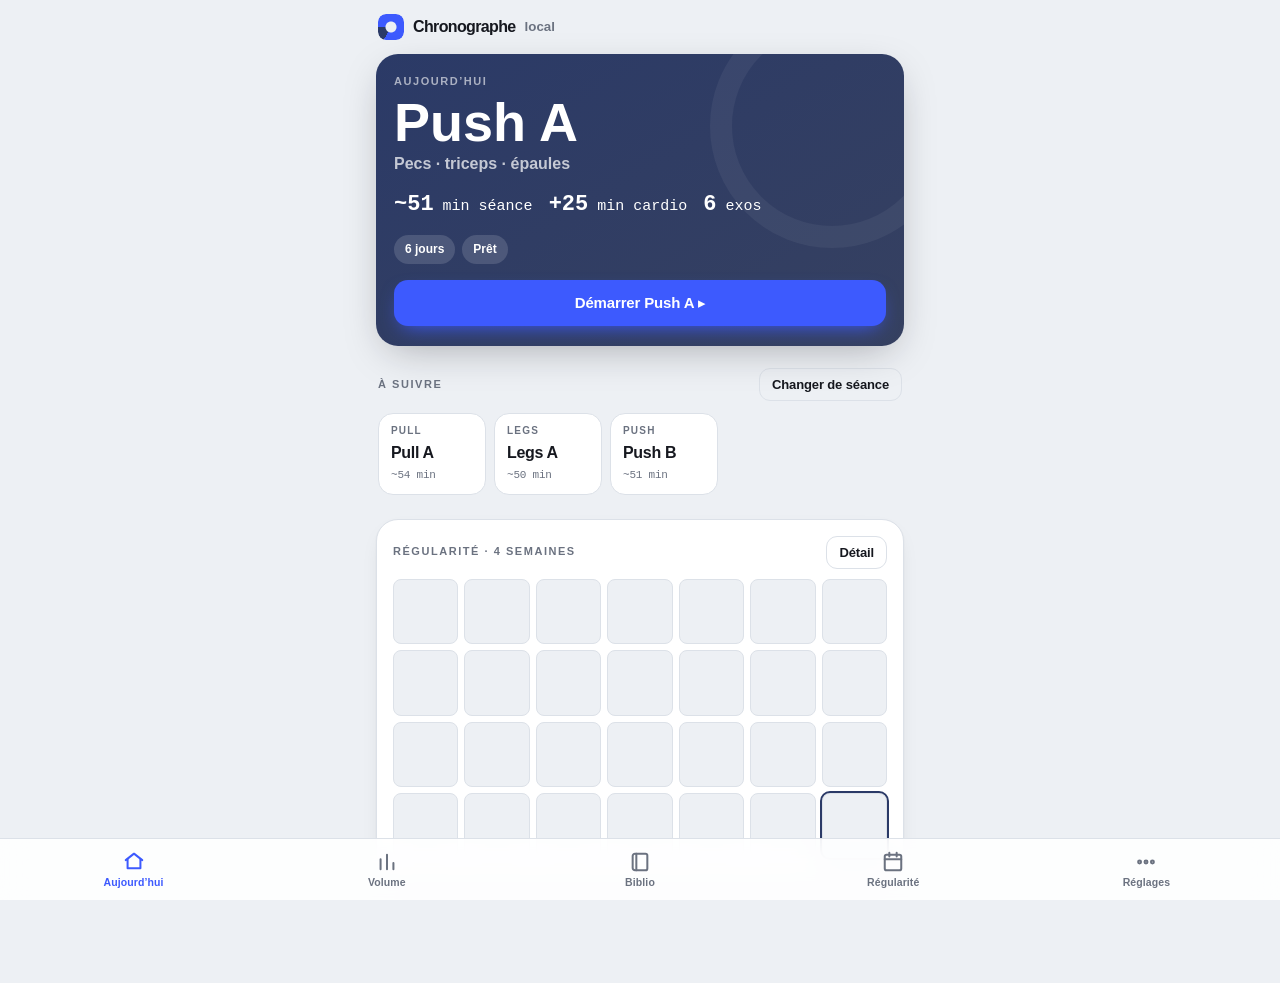
==== index.html @ b3e4f5ad "Build Chronographe: PWA de musculation PPL, 100% locale et hors-ligne App complète, installable sur " ====
<!DOCTYPE html>
<html lang="fr">
<head>
  <meta charset="utf-8" />
  <meta name="viewport" content="width=device-width, initial-scale=1, viewport-fit=cover, maximum-scale=1" />
  <meta name="theme-color" content="#2B3A67" />
  <meta name="apple-mobile-web-app-capable" content="yes" />
  <meta name="apple-mobile-web-app-status-bar-style" content="black-translucent" />
  <meta name="apple-mobile-web-app-title" content="Chrono" />
  <meta name="description" content="Suivi de musculation PPL, 100% local et hors-ligne." />
  <link rel="manifest" href="manifest.json" />
  <link rel="apple-touch-icon" href="icons/icon-180.png" />
  <link rel="icon" href="icons/icon-192.png" />
  <link rel="stylesheet" href="css/app.css" />
  <title>Chronographe — Musculation</title>
</head>
<body>
  <div class="boot" id="boot"><div><div class="ring"></div></div></div>
  <main id="app" aria-live="polite"></main>
  <nav class="tabbar" id="tabbar" hidden></nav>

  <script src="js/data.js"></script>
  <script src="js/illustrations.js"></script>
  <script src="js/store.js"></script>
  <script src="js/logic.js"></script>
  <script src="js/ui.js"></script>
  <script src="js/app.js"></script>
</body>
</html>
---- css/app.css ----
/* ============================================================
   Chronographe — système de design (voir DESIGN.md)
   Light-first, lisible en salle. Audace concentrée sur le cadran-timer.
   ============================================================ */
:root {
  --ink:    #16181F;
  --ink-2:  #3A3F4B;
  --muted:  #6B7280;
  --paper:  #EDF0F4;
  --card:   #FFFFFF;
  --line:   #DCE1E8;
  --steel:  #2B3A67;         /* fond profond (hero, boutons) — reste sombre dans les 2 thèmes */
  --accent-steel: #2B3A67;   /* variante texte/accent — s'éclaircit en dark */
  --signal: #3D5AFE;
  --signal-ink: #1E36C8;
  --volt:   #C6F135;
  --volt-ink: #4C5E00;
  --amber:  #FF9E2C;
  --amber-ink: #8A4B00;
  --danger: #E23D3D;

  --r-lg: 22px; --r-md: 15px; --r-sm: 10px;
  --shadow: 0 1px 2px rgba(22,24,31,.05), 0 8px 24px -12px rgba(22,24,31,.18);
  --shadow-lg: 0 12px 40px -12px rgba(22,24,31,.35);

  --sans: -apple-system, BlinkMacSystemFont, "Segoe UI", Roboto, Helvetica, Arial, system-ui, sans-serif;
  --mono: ui-monospace, "SF Mono", "SFMono-Regular", Menlo, "JetBrains Mono", "Roboto Mono", monospace;

  --safe-b: env(safe-area-inset-bottom, 0px);
  --safe-t: env(safe-area-inset-top, 0px);
}
@media (prefers-color-scheme: dark) {
  :root {
    --ink:#EEF1F6; --ink-2:#C4CAD6; --muted:#8B93A3; --paper:#0F1218; --card:#181C25;
    --line:#272D3A; --steel:#26335C; --accent-steel:#93A6E6; --signal:#6D86FF; --signal-ink:#B9C6FF; --volt:#C6F135;
    --volt-ink:#C6F135; --amber:#FFB65C; --amber-ink:#FFB65C;
    --shadow:0 1px 2px rgba(0,0,0,.4),0 8px 24px -12px rgba(0,0,0,.6);
    --shadow-lg:0 14px 44px -12px rgba(0,0,0,.7);
  }
}

* { box-sizing: border-box; }
html, body { margin: 0; padding: 0; }
body {
  font-family: var(--sans);
  background: var(--paper);
  color: var(--ink);
  -webkit-font-smoothing: antialiased;
  overscroll-behavior-y: contain;
  line-height: 1.45;
}
.num { font-family: var(--mono); font-variant-numeric: tabular-nums; letter-spacing: -.02em; }
h1,h2,h3 { margin: 0; letter-spacing: -.03em; font-weight: 800; }
button { font-family: inherit; cursor: pointer; }
:focus-visible { outline: 3px solid var(--signal); outline-offset: 2px; border-radius: 6px; }
::selection { background: var(--signal); color: #fff; }

/* ---------- shell / navigation ---------- */
#app { max-width: 560px; margin: 0 auto; padding: calc(var(--safe-t) + 8px) 16px 108px; }
.topbar { display: flex; align-items: center; justify-content: space-between; padding: 6px 2px 14px; }
.brand { display: flex; align-items: center; gap: 9px; font-weight: 800; letter-spacing: -.04em; }
.brand .mark { width: 26px; height: 26px; border-radius: 8px; background:
    conic-gradient(from -90deg, var(--signal) 0 300deg, transparent 300deg 360deg), var(--steel);
  -webkit-mask: radial-gradient(circle at 50% 50%, transparent 5px, #000 6px); position: relative; }
.brand small { color: var(--muted); font-weight: 600; letter-spacing: 0; }

.tabbar {
  position: fixed; left: 0; right: 0; bottom: 0; z-index: 40;
  display: flex; justify-content: space-around; gap: 2px;
  padding: 8px 8px calc(8px + var(--safe-b)); background: color-mix(in srgb, var(--card) 88%, transparent);
  backdrop-filter: saturate(1.4) blur(14px); -webkit-backdrop-filter: saturate(1.4) blur(14px);
  border-top: 1px solid var(--line);
}
.tabbar button {
  flex: 1; border: 0; background: none; color: var(--muted);
  display: flex; flex-direction: column; align-items: center; gap: 3px;
  font-size: 10.5px; font-weight: 700; padding: 4px 2px; border-radius: 12px; letter-spacing: .01em;
}
.tabbar button .ic { width: 22px; height: 22px; display: grid; place-items: center; }
.tabbar button[aria-current="page"] { color: var(--signal); }
.tabbar button[aria-current="page"] .ic { transform: translateY(-1px); }

/* ---------- cards & primitives ---------- */
.card { background: var(--card); border: 1px solid var(--line); border-radius: var(--r-lg); box-shadow: var(--shadow); }
.pad { padding: 16px; }
.stack > * + * { margin-top: 12px; }
.row { display: flex; align-items: center; gap: 10px; }
.between { display: flex; align-items: center; justify-content: space-between; gap: 10px; }
.muted { color: var(--muted); }
.eyebrow { font-size: 11px; font-weight: 800; letter-spacing: .14em; text-transform: uppercase; color: var(--muted); }
.divider { height: 1px; background: var(--line); border: 0; margin: 14px 0; }

.chip { display: inline-flex; align-items: center; gap: 6px; padding: 5px 10px; border-radius: 999px;
  font-size: 12px; font-weight: 700; background: color-mix(in srgb, var(--accent-steel) 14%, transparent); color: var(--accent-steel); border: 1px solid transparent; }
.chip.ok { background: color-mix(in srgb, var(--signal) 12%, transparent); color: var(--signal-ink); }
.chip.warn { background: color-mix(in srgb, var(--amber) 20%, transparent); color: var(--amber-ink); }
.chip.pr { background: var(--volt); color: var(--volt-ink); }
.chip.ghost { background: transparent; border-color: var(--line); color: var(--muted); }

.btn { border: 0; border-radius: 14px; padding: 13px 16px; font-weight: 800; font-size: 15px;
  background: var(--card); color: var(--ink); border: 1px solid var(--line); letter-spacing: -.01em;
  transition: transform .12s ease, box-shadow .12s ease; }
.btn:active { transform: scale(.98); }
.btn.primary { background: var(--signal); color: #fff; border-color: transparent; box-shadow: 0 8px 20px -8px var(--signal); }
.btn.steel { background: var(--steel); color: #fff; border-color: transparent; }
.btn.block { width: 100%; display: flex; align-items: center; justify-content: center; gap: 8px; }
.btn.sm { padding: 8px 12px; font-size: 13px; border-radius: 11px; }
.btn.ghost { background: transparent; }
.btn.danger { color: var(--danger); border-color: color-mix(in srgb, var(--danger) 40%, var(--line)); }
.btn:disabled { opacity: .45; }

input, select, textarea { font-family: inherit; font-size: 16px; color: var(--ink); background: var(--card);
  border: 1px solid var(--line); border-radius: 11px; padding: 11px 12px; width: 100%; }
input.num { font-family: var(--mono); }
label.field { display: block; }
label.field > span { display: block; font-size: 12px; font-weight: 700; color: var(--muted); margin: 0 0 5px 2px; }

/* ---------- HERO "Aujourd'hui" (la thèse) ---------- */
.hero { background: linear-gradient(150deg, var(--steel), color-mix(in srgb, var(--steel) 70%, #000 20%));
  color: #fff; border-radius: var(--r-lg); padding: 20px 18px; position: relative; overflow: hidden; box-shadow: var(--shadow-lg); }
.hero::after { content: ""; position: absolute; right: -50px; top: -50px; width: 200px; height: 200px; border-radius: 50%;
  border: 22px solid rgba(255,255,255,.05); }
.hero .eyebrow { color: rgba(255,255,255,.6); }
.hero .session-name { font-size: clamp(38px, 12vw, 54px); line-height: .92; font-weight: 850; margin: 8px 0 4px; }
.hero .focus { color: rgba(255,255,255,.72); font-weight: 600; }
.hero .readout { font-family: var(--mono); font-variant-numeric: tabular-nums; font-size: 15px; margin-top: 14px; display: flex; gap: 16px; flex-wrap: wrap; }
.hero .readout b { font-size: 22px; font-weight: 700; }
.hero .status { display: flex; gap: 7px; flex-wrap: wrap; margin-top: 14px; }
.hero .status .chip { background: rgba(255,255,255,.14); color: #fff; }
.hero .status .chip.warn { background: color-mix(in srgb, var(--amber) 80%, #000); color: #241300; }
.hero .cta { margin-top: 16px; }

/* preview des prochaines séances */
.upnext { display: flex; gap: 8px; overflow-x: auto; padding: 2px; scrollbar-width: none; }
.upnext::-webkit-scrollbar { display: none; }
.upnext .mini { flex: 0 0 auto; min-width: 108px; background: var(--card); border: 1px solid var(--line);
  border-radius: var(--r-md); padding: 10px 12px; }
.upnext .mini .k { font-size: 10px; font-weight: 800; letter-spacing: .12em; color: var(--muted); }
.upnext .mini .n { font-weight: 800; letter-spacing: -.02em; margin-top: 2px; }

/* ---------- déroulé de séance : liste ORDONNÉE ---------- */
.ex-list { counter-reset: ex; list-style: none; padding: 0; margin: 0; }
.ex-card { position: relative; border-radius: var(--r-md); background: var(--card); border: 1px solid var(--line);
  padding: 14px; margin-bottom: 12px; }
.ex-card .ord { position: absolute; top: -10px; left: 14px; width: 26px; height: 26px; border-radius: 8px;
  background: var(--ink); color: var(--paper); display: grid; place-items: center; font-family: var(--mono);
  font-weight: 700; font-size: 13px; }
.ex-card.done { border-color: color-mix(in srgb, var(--signal) 45%, var(--line)); }
.ex-head { display: flex; gap: 12px; align-items: flex-start; }
.illustration { width: 56px; height: 56px; flex: 0 0 56px; background: var(--paper); border-radius: 12px; padding: 4px; }
.illustration .ill-body { fill: none; stroke: var(--ink); stroke-width: 3.2; stroke-linecap: round; stroke-linejoin: round; }
.illustration circle.ill-body { fill: var(--ink); stroke: none; }
.illustration .ill-floor { stroke: var(--line); stroke-width: 3; stroke-linecap: round; }
.illustration .ill-load { stroke: var(--accent-steel); stroke-width: 3.4; stroke-linecap: round; }
.illustration .ill-load-dot { fill: var(--accent-steel); }
.illustration .ill-move { stroke: var(--signal); stroke-width: 3.4; stroke-linecap: round; stroke-linejoin: round; }
.ex-title { font-weight: 800; letter-spacing: -.02em; }
.ex-meta { font-size: 12px; color: var(--muted); margin-top: 2px; }
.ex-target { font-family: var(--mono); font-size: 12.5px; color: var(--accent-steel); font-weight: 600; margin-top: 3px; }

/* lignes de séries */
.set-row { display: grid; grid-template-columns: 24px 1fr 1fr 1fr 44px; gap: 8px; align-items: center; margin-top: 10px; }
.set-row .sidx { font-family: var(--mono); font-weight: 700; color: var(--muted); font-size: 13px; text-align: center; }
.set-row input { padding: 10px 8px; text-align: center; }
.set-row .colhead { font-size: 10px; text-transform: uppercase; letter-spacing: .1em; color: var(--muted); text-align: center; font-weight: 800; }
.set-check { width: 44px; height: 42px; border-radius: 11px; border: 1px solid var(--line); background: var(--paper);
  display: grid; place-items: center; color: var(--muted); }
.set-check.on { background: var(--signal); border-color: transparent; color: #fff; }
.set-row.logged input { border-color: color-mix(in srgb, var(--signal) 30%, var(--line)); }

.delta { font-family: var(--mono); font-size: 12px; font-weight: 700; margin-top: 8px; display: inline-flex; gap: 6px; align-items: center; }
.delta.up { color: var(--signal-ink); } .delta.down { color: var(--amber-ink); } .delta.flat { color: var(--muted); }

.suggestion { margin-top: 10px; font-size: 12.5px; border-radius: 10px; padding: 9px 11px; background: color-mix(in srgb, var(--signal) 8%, transparent);
  border: 1px solid color-mix(in srgb, var(--signal) 22%, transparent); color: var(--signal-ink); font-weight: 600; }
.suggestion.warn { background: color-mix(in srgb, var(--amber) 15%, transparent); border-color: color-mix(in srgb, var(--amber) 35%, transparent); color: var(--amber-ink); }

.ex-actions { display: flex; gap: 8px; margin-top: 12px; flex-wrap: wrap; }
.avoid-flag { color: var(--danger); font-weight: 700; font-size: 12px; }

/* ---------- CADRAN CHRONOGRAPHE (élément signature) ---------- */
.timer-sheet { position: fixed; inset: 0; z-index: 60; background: color-mix(in srgb, var(--steel) 92%, #000);
  display: flex; flex-direction: column; align-items: center; justify-content: center; gap: 18px; color: #fff;
  padding: calc(var(--safe-t) + 20px) 20px calc(var(--safe-b) + 20px); }
.dial { position: relative; width: min(72vw, 300px); aspect-ratio: 1; }
.dial svg { width: 100%; height: 100%; transform: rotate(-90deg); }
.dial .track { fill: none; stroke: rgba(255,255,255,.12); stroke-width: 10; }
.dial .prog { fill: none; stroke: var(--signal); stroke-width: 10; stroke-linecap: round; transition: stroke-dashoffset .95s linear; }
.dial.ending .prog { stroke: var(--volt); }
.dial .readout { position: absolute; inset: 0; display: flex; flex-direction: column; align-items: center; justify-content: center; }
.dial .readout .t { font-family: var(--mono); font-variant-numeric: tabular-nums; font-size: 56px; font-weight: 700; letter-spacing: -.03em; }
.dial .readout .lbl { color: rgba(255,255,255,.66); font-weight: 700; font-size: 12px; letter-spacing: .1em; text-transform: uppercase; }
.timer-cue { max-width: 320px; text-align: center; background: rgba(255,255,255,.1); border-radius: 14px; padding: 12px 14px; font-size: 13.5px; }
.timer-cue b { color: var(--volt); }
.timer-controls { display: flex; gap: 10px; }
.timer-controls .btn { background: rgba(255,255,255,.14); color: #fff; border: 0; }

/* ---------- volume dashboard ---------- */
.vol-row { display: grid; grid-template-columns: 92px 1fr 52px; gap: 10px; align-items: center; margin-top: 12px; }
.vol-row .name { font-weight: 700; font-size: 13px; }
.vol-bar { position: relative; height: 12px; border-radius: 999px; background: var(--paper); overflow: hidden; border: 1px solid var(--line); }
.vol-bar .zone { position: absolute; top: 0; bottom: 0; background: color-mix(in srgb, var(--signal) 14%, transparent); }
.vol-bar .fill { position: absolute; top: 0; bottom: 0; left: 0; border-radius: 999px; }
.vol-bar .fill.low { background: var(--muted); } .vol-bar .fill.building { background: var(--steel); }
.vol-bar .fill.ok { background: var(--signal); } .vol-bar .fill.high { background: var(--amber); }
.vol-bar .fill.over { background: var(--danger); }
.vol-row .count { font-family: var(--mono); font-weight: 700; text-align: right; }

/* ---------- calendrier régularité ---------- */
.cal { display: grid; grid-template-columns: repeat(7, 1fr); gap: 6px; }
.cal .d { aspect-ratio: 1; border-radius: 8px; background: var(--paper); border: 1px solid var(--line); }
.cal .d.done { background: var(--signal); border-color: transparent; }
.cal .d.today { outline: 2px solid var(--steel); }

/* ---------- banners ---------- */
.banner { border-radius: var(--r-md); padding: 13px 14px; display: flex; gap: 12px; align-items: flex-start; }
.banner.info { background: color-mix(in srgb, var(--signal) 10%, var(--card)); border: 1px solid color-mix(in srgb, var(--signal) 25%, transparent); }
.banner.amber { background: color-mix(in srgb, var(--amber) 16%, var(--card)); border: 1px solid color-mix(in srgb, var(--amber) 34%, transparent); }
.banner.volt { background: var(--volt); color: var(--volt-ink); }
.banner .ttl { font-weight: 800; letter-spacing: -.01em; }
.banner .body { font-size: 13px; }
.banner .acts { display: flex; gap: 8px; margin-top: 10px; }

/* ---------- modal / sheet ---------- */
.sheet-backdrop { position: fixed; inset: 0; background: rgba(10,12,18,.5); z-index: 55; display: flex; align-items: flex-end; justify-content: center; }
.sheet { background: var(--card); width: 100%; max-width: 560px; border-radius: 22px 22px 0 0; padding: 18px 16px calc(20px + var(--safe-b));
  max-height: 88vh; overflow-y: auto; box-shadow: var(--shadow-lg); }
.sheet .grab { width: 40px; height: 4px; border-radius: 999px; background: var(--line); margin: 0 auto 14px; }
.sub-alt { display: flex; gap: 12px; align-items: center; padding: 12px; border: 1px solid var(--line); border-radius: var(--r-md); margin-top: 10px; }

/* empty states */
.empty { text-align: center; color: var(--muted); padding: 28px 10px; }
.empty .big { font-size: 15px; font-weight: 700; color: var(--ink); margin-bottom: 4px; }

/* library list */
.lib-item { display: flex; gap: 12px; align-items: center; padding: 12px; border-bottom: 1px solid var(--line); }
.lib-item:last-child { border-bottom: 0; }
.lib-item.archived { opacity: .5; }
.badge-eq { font-size: 10.5px; font-weight: 800; letter-spacing: .04em; text-transform: uppercase; color: var(--muted); }

/* ---------- animations (respect prefers-reduced-motion) ---------- */
@keyframes stamp { 0%{transform:scale(.6);opacity:0} 55%{transform:scale(1.12)} 100%{transform:scale(1);opacity:1} }
@keyframes riseIn { from{opacity:0; transform:translateY(10px)} to{opacity:1; transform:none} }
@keyframes sweepIn { from{opacity:0} to{opacity:1} }
.view { animation: riseIn .28s ease both; }
.set-check.on { animation: stamp .32s cubic-bezier(.3,1.4,.5,1) both; }
.pr-pop { animation: stamp .4s cubic-bezier(.3,1.5,.5,1) both; }
.boot { position: fixed; inset: 0; z-index: 90; background: var(--steel); display: grid; place-items: center; color: #fff; }
.boot .ring { width: 84px; height: 84px; border-radius: 50%; border: 6px solid rgba(255,255,255,.16); border-top-color: var(--signal); animation: spin 1s linear infinite; }
.boot .ring.v { border-top-color: var(--volt); }
@keyframes spin { to { transform: rotate(360deg); } }
@media (prefers-reduced-motion: reduce) {
  *, ::before, ::after { animation-duration: .001ms !important; animation-iteration-count: 1 !important; transition-duration: .001ms !important; }
  .dial .prog { transition: none; }
}
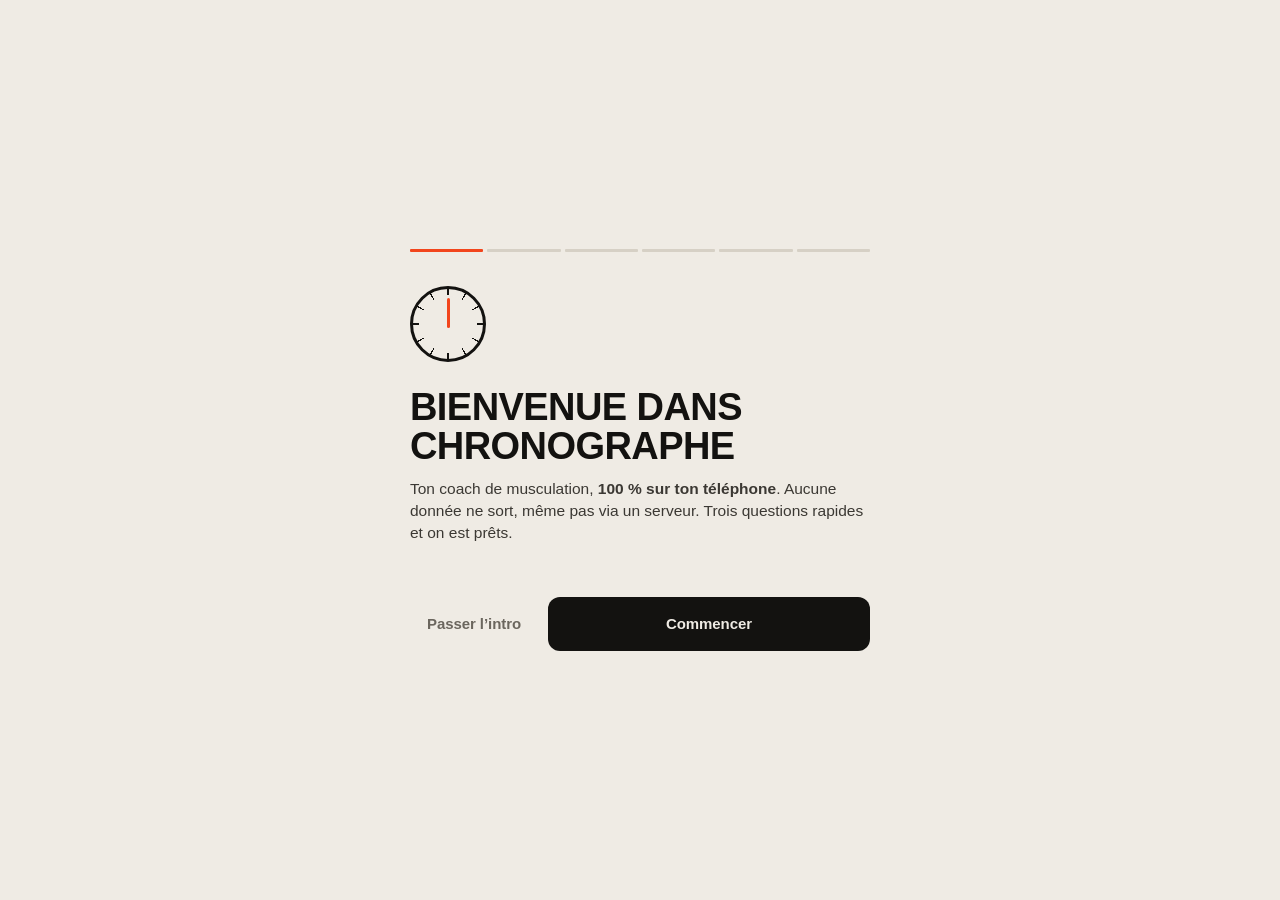
==== commit b7a413f1: "Refonte visuelle « Cadran » + système de mouvement (v16) Identité reprise à zéro : instrument monoch" ====
--- a/index.html
+++ b/index.html
@@ -3,7 +3,7 @@
 <head>
   <meta charset="utf-8" />
   <meta name="viewport" content="width=device-width, initial-scale=1, viewport-fit=cover, maximum-scale=1" />
-  <meta name="theme-color" content="#2B3A67" />
+  <meta name="theme-color" id="theme-meta" content="#EFEBE4" />
   <meta name="apple-mobile-web-app-capable" content="yes" />
   <meta name="apple-mobile-web-app-status-bar-style" content="black-translucent" />
   <meta name="apple-mobile-web-app-title" content="Chrono" />
@@ -11,6 +11,18 @@
   <link rel="manifest" href="manifest.json" />
   <link rel="apple-touch-icon" href="icons/icon-180.png" />
   <link rel="icon" href="icons/icon-192.png" />
+  <script>
+    /* Thème : auto (système) ou forcé depuis Réglages. Appliqué avant le CSS pour éviter un flash. */
+    window.applyTheme = function () {
+      var t = null; try { t = localStorage.getItem('chrono-theme'); } catch (e) {}
+      var root = document.documentElement;
+      if (t === 'light' || t === 'dark') root.setAttribute('data-theme', t); else root.removeAttribute('data-theme');
+      var dark = t === 'dark' || (t !== 'light' && window.matchMedia && matchMedia('(prefers-color-scheme: dark)').matches);
+      var m = document.getElementById('theme-meta'); if (m) m.setAttribute('content', dark ? '#0B0B0C' : '#EFEBE4');
+    };
+    window.applyTheme();
+    try { matchMedia('(prefers-color-scheme: dark)').addEventListener('change', window.applyTheme); } catch (e) {}
+  </script>
   <link rel="stylesheet" href="css/app.css" />
   <title>Chronographe — Musculation</title>
 </head>
--- a/css/app.css
+++ b/css/app.css
@@ -1,255 +1,577 @@
 /* ============================================================
-   Chronographe — système de design (voir DESIGN.md)
-   Light-first, lisible en salle. Audace concentrée sur le cadran-timer.
+   Chronographe — « Cadran » (voir DESIGN.md)
+   Instrument monochrome : os & graphite, graduations, chiffres mono.
+   UNE couleur vive : le vermillon de l'aiguille (ce qui est vivant / en cours).
+   Volt = PR uniquement. Ambre = avertissement.
    ============================================================ */
 :root {
-  --ink:    #16181F;
-  --ink-2:  #3A3F4B;
-  --muted:  #6B7280;
-  --paper:  #EDF0F4;
-  --card:   #FFFFFF;
-  --line:   #DCE1E8;
-  --steel:  #2B3A67;         /* fond profond (hero, boutons) — reste sombre dans les 2 thèmes */
-  --accent-steel: #2B3A67;   /* variante texte/accent — s'éclaircit en dark */
-  --signal: #3D5AFE;
-  --signal-ink: #1E36C8;
-  --volt:   #C6F135;
-  --volt-ink: #4C5E00;
-  --amber:  #FF9E2C;
-  --amber-ink: #8A4B00;
-  --danger: #E23D3D;
-
-  --r-lg: 22px; --r-md: 15px; --r-sm: 10px;
-  --shadow: 0 1px 2px rgba(22,24,31,.05), 0 8px 24px -12px rgba(22,24,31,.18);
-  --shadow-lg: 0 12px 40px -12px rgba(22,24,31,.35);
+  /* surfaces & encres — thème clair « papier » */
+  --paper: #EFEBE4;
+  --card:  #FAF8F4;
+  --sunk:  #E6E1D8;          /* champs, puits */
+  --ink:   #131210;
+  --ink-2: #3B3833;
+  --muted: #6B665E;
+  --line:  #D6D0C5;
+  --line-2:#BFB8AB;
+
+  /* cadran : panneau toujours sombre (hero, chrono, boot) */
+  --face: #111110;
+  --face-2: #1C1B1A;
+  --face-ink: #F1EDE6;
+  --face-muted: rgba(241,237,230,.58);
+  --face-line: rgba(241,237,230,.14);
+
+  /* l'aiguille */
+  --signal: #F2451C;
+  --signal-ink: #B8300C;     /* variante texte (AA sur papier) */
+  --on-signal: #160905;
+  /* rareté */
+  --volt: #C8F031; --volt-ink: #3A4900;
+  --amber: #E9A21A; --amber-ink: #7A4D00;
+  --danger: #C4261A;
+  --good: var(--signal);
+
+  /* alias hérités (utilisés par ui.js) */
+  --steel: #57524B;
+  --accent-steel: var(--ink-2);
+
+  --r-lg: 18px; --r-md: 12px; --r-sm: 8px;
+  --shadow: 0 1px 0 rgba(19,18,16,.04);
+  --shadow-lg: 0 18px 50px -18px rgba(19,18,16,.45);
 
   --sans: -apple-system, BlinkMacSystemFont, "Segoe UI", Roboto, Helvetica, Arial, system-ui, sans-serif;
   --mono: ui-monospace, "SF Mono", "SFMono-Regular", Menlo, "JetBrains Mono", "Roboto Mono", monospace;
 
+  /* mouvement */
+  --dur-1: 120ms; --dur-2: 200ms; --dur-3: 320ms; --dur-4: 520ms;
+  --ease-out: cubic-bezier(.2,.8,.2,1);
+  --ease-in: cubic-bezier(.5,0,.9,.4);
+  --ease-in-out: cubic-bezier(.6,0,.2,1);
+  --ease-spring: cubic-bezier(.3,1.35,.5,1);
+
   --safe-b: env(safe-area-inset-bottom, 0px);
   --safe-t: env(safe-area-inset-top, 0px);
-}
+  color-scheme: light;
+}
+@supports (animation-timing-function: linear(0, 1)) {
+  :root { --ease-spring: linear(0, .009, .035 2.1%, .141 4.4%, .723 12.9%, .938 16.7%, 1.017, 1.077, 1.121, 1.149 24.3%, 1.159, 1.163, 1.161, 1.154 29.9%, 1.129 32.8%, 1.051 39.6%, 1.017 43.1%, .991, .977 51%, .974 53.8%, .975 57.1%, .997 69.8%, 1.003 76.9%, 1); }
+}
+/* thème sombre « cadran de nuit » : auto (système) ou forcé */
 @media (prefers-color-scheme: dark) {
-  :root {
-    --ink:#EEF1F6; --ink-2:#C4CAD6; --muted:#8B93A3; --paper:#0F1218; --card:#181C25;
-    --line:#272D3A; --steel:#26335C; --accent-steel:#93A6E6; --signal:#6D86FF; --signal-ink:#B9C6FF; --volt:#C6F135;
-    --volt-ink:#C6F135; --amber:#FFB65C; --amber-ink:#FFB65C;
-    --shadow:0 1px 2px rgba(0,0,0,.4),0 8px 24px -12px rgba(0,0,0,.6);
-    --shadow-lg:0 14px 44px -12px rgba(0,0,0,.7);
+  :root:not([data-theme="light"]) {
+    --paper:#0B0B0C; --card:#151514; --sunk:#1E1D1C; --ink:#F1EDE6; --ink-2:#CBC6BC; --muted:#928D83;
+    --line:#2B2A27; --line-2:#3F3D39; --face:#1A1918; --face-2:#242321;
+    --signal:#FF5A2E; --signal-ink:#FF8B68; --volt-ink:#C8F031; --amber:#F5B642; --amber-ink:#F5B642; --danger:#FF7466;
+    --steel:#8A857C; --shadow:none; --shadow-lg:0 18px 50px -18px rgba(0,0,0,.8);
+    color-scheme: dark;
   }
 }
-
-* { box-sizing: border-box; }
+:root[data-theme="dark"] {
+  --paper:#0B0B0C; --card:#151514; --sunk:#1E1D1C; --ink:#F1EDE6; --ink-2:#CBC6BC; --muted:#928D83;
+  --line:#2B2A27; --line-2:#3F3D39; --face:#1A1918; --face-2:#242321;
+  --signal:#FF5A2E; --signal-ink:#FF8B68; --volt-ink:#C8F031; --amber:#F5B642; --amber-ink:#F5B642; --danger:#FF7466;
+  --steel:#8A857C; --shadow:none; --shadow-lg:0 18px 50px -18px rgba(0,0,0,.8);
+  color-scheme: dark;
+}
+
+* { box-sizing: border-box; -webkit-tap-highlight-color: transparent; }
 html, body { margin: 0; padding: 0; }
 body {
-  font-family: var(--sans);
-  background: var(--paper);
-  color: var(--ink);
-  -webkit-font-smoothing: antialiased;
-  overscroll-behavior-y: contain;
-  line-height: 1.45;
+  font-family: var(--sans); font-size: 15px; line-height: 1.45;
+  background: var(--paper); color: var(--ink);
+  -webkit-font-smoothing: antialiased; overscroll-behavior-y: contain;
+  -webkit-text-size-adjust: 100%;
 }
 .num { font-family: var(--mono); font-variant-numeric: tabular-nums; letter-spacing: -.02em; }
-h1,h2,h3 { margin: 0; letter-spacing: -.03em; font-weight: 800; }
-button { font-family: inherit; cursor: pointer; }
-:focus-visible { outline: 3px solid var(--signal); outline-offset: 2px; border-radius: 6px; }
-::selection { background: var(--signal); color: #fff; }
+h1, h2, h3 { margin: 0; font-weight: 900; letter-spacing: -.015em; line-height: 1.02; text-transform: uppercase; font-stretch: 80%; text-wrap: balance; }
+h1 { font-size: 34px; }
+h2 { font-size: 24px; }
+p { text-wrap: pretty; }
+button { font-family: inherit; cursor: pointer; color: inherit; touch-action: manipulation; }
+:focus-visible { outline: 2px solid var(--signal); outline-offset: 2px; border-radius: 4px; }
+::selection { background: var(--signal); color: var(--on-signal); }
+
+/* ---------- utilitaires (ex-styles inline de ui.js) ---------- */
+.mt2{margin-top:2px}.mt3{margin-top:3px}.mt4{margin-top:4px}.mt6{margin-top:6px}.mt8{margin-top:8px}.mt10{margin-top:10px}
+.mt12{margin-top:12px}.mt14{margin-top:14px}.mt16{margin-top:16px}.mt18{margin-top:18px}.mt22{margin-top:22px}
+.mb4{margin-bottom:4px}.mb6{margin-bottom:6px}.mb8{margin-bottom:8px}.mb12{margin-bottom:12px}.mb14{margin-bottom:14px}
+.grow{flex:1}.grow0{flex:1;min-width:0}.noshrink{flex:0 0 auto}
+.fs10{font-size:10px}.fs11{font-size:11px}.fs12{font-size:12px}.fs13{font-size:13px}.fs14{font-size:14px}.fs15{font-size:15px}
+.fw7{font-weight:700}.w-auto{width:auto}.pad12{padding:12px}.pad14{padding:14px}.gap4{gap:4px}.gap6{gap:6px}.gap8{gap:8px}
+.wrap{display:flex;gap:6px;flex-wrap:wrap}.center{text-align:center}
+.lead{font-size:13.5px;margin:6px 0 14px;color:var(--muted)}
+.fine{font-size:12px;margin:0}
+.foot{font-size:12px;margin-top:14px;padding:0 2px}
+.page-title{margin-bottom:14px}
+.h-sec{margin:28px 0 10px;font-size:13px;font-family:var(--mono);font-weight:700;letter-spacing:.12em;font-stretch:normal;color:var(--muted);
+  display:flex;align-items:center;gap:10px}
+.h-sec::after{content:"";flex:1;height:7px;opacity:.5;
+  background:repeating-linear-gradient(90deg,var(--line-2) 0 1px,transparent 1px 6px)}
+.on-face{color:var(--face-muted)}
 
 /* ---------- shell / navigation ---------- */
-#app { max-width: 560px; margin: 0 auto; padding: calc(var(--safe-t) + 8px) 16px 108px; }
-.topbar { display: flex; align-items: center; justify-content: space-between; padding: 6px 2px 14px; }
-.brand { display: flex; align-items: center; gap: 9px; font-weight: 800; letter-spacing: -.04em; }
-.brand .mark { width: 26px; height: 26px; border-radius: 8px; background:
-    conic-gradient(from -90deg, var(--signal) 0 300deg, transparent 300deg 360deg), var(--steel);
-  -webkit-mask: radial-gradient(circle at 50% 50%, transparent 5px, #000 6px); position: relative; }
-.brand small { color: var(--muted); font-weight: 600; letter-spacing: 0; }
+#app { max-width: 560px; margin: 0 auto; padding: calc(var(--safe-t) + 8px) 16px calc(96px + var(--safe-b)); overflow-x: clip; }
+.topbar { display: flex; align-items: center; justify-content: space-between; padding: 8px 0 16px; }
+.brand { display: flex; align-items: center; gap: 9px; font-family: var(--mono); font-size: 11px; font-weight: 700; letter-spacing: .2em; text-transform: uppercase; }
+.brand .mark { width: 18px; height: 18px; border-radius: 50%; border: 2px solid var(--ink); position: relative; flex: 0 0 auto; }
+.brand .mark::before { content: ""; position: absolute; left: 50%; top: 50%; width: 2px; height: 8px; margin: -7px 0 0 -1px; background: var(--signal);
+  transform-origin: 50% 7px; transform: rotate(48deg); border-radius: 1px; }
+.brand small { display: none; }
+.topbar .date { font-family: var(--mono); font-size: 11px; font-weight: 700; letter-spacing: .12em; text-transform: uppercase; color: var(--muted);
+  border: 1px solid var(--line-2); border-radius: 4px; padding: 3px 7px; }
 
 .tabbar {
   position: fixed; left: 0; right: 0; bottom: 0; z-index: 40;
-  display: flex; justify-content: space-around; gap: 2px;
-  padding: 8px 8px calc(8px + var(--safe-b)); background: color-mix(in srgb, var(--card) 88%, transparent);
-  backdrop-filter: saturate(1.4) blur(14px); -webkit-backdrop-filter: saturate(1.4) blur(14px);
+  display: flex; padding: 0 6px var(--safe-b);
+  background: color-mix(in srgb, var(--paper) 86%, transparent);
+  backdrop-filter: blur(18px) saturate(1.2); -webkit-backdrop-filter: blur(18px) saturate(1.2);
   border-top: 1px solid var(--line);
 }
+.tabbar::before { /* index glissant : l'aiguille de la barre */
+  content: ""; position: absolute; top: -1px; left: 6px; width: calc((100% - 12px) / 5); height: 2px;
+  background: linear-gradient(90deg, transparent 28%, var(--signal) 28% 72%, transparent 72%);
+  transform: translateX(calc(var(--tab-i, 0) * 100%)); transition: transform var(--dur-3) var(--ease-spring); opacity: var(--tab-on, 1);
+}
 .tabbar button {
-  flex: 1; border: 0; background: none; color: var(--muted);
-  display: flex; flex-direction: column; align-items: center; gap: 3px;
-  font-size: 10.5px; font-weight: 700; padding: 4px 2px; border-radius: 12px; letter-spacing: .01em;
-}
-.tabbar button .ic { width: 22px; height: 22px; display: grid; place-items: center; }
-.tabbar button[aria-current="page"] { color: var(--signal); }
-.tabbar button[aria-current="page"] .ic { transform: translateY(-1px); }
-
-/* ---------- cards & primitives ---------- */
-.card { background: var(--card); border: 1px solid var(--line); border-radius: var(--r-lg); box-shadow: var(--shadow); }
+  flex: 1; min-width: 0; border: 0; background: none; color: var(--muted); min-height: 58px;
+  display: flex; flex-direction: column; align-items: center; justify-content: center; gap: 5px;
+  font-family: var(--mono); font-size: 9px; font-weight: 700; letter-spacing: .08em; text-transform: uppercase; padding: 8px 0 6px;
+  transition: color var(--dur-2) ease;
+}
+.tabbar button .ic { width: 22px; height: 22px; display: grid; place-items: center; transition: transform var(--dur-3) var(--ease-spring); }
+.tabbar button[aria-current="page"] { color: var(--ink); }
+.tabbar button[aria-current="page"] .ic { transform: translateY(-2px) scale(1.08); }
+.tabbar button:active .ic { transform: scale(.86); }
+
+/* ---------- primitives ---------- */
+.card { background: var(--card); border: 1px solid var(--line); border-radius: var(--r-lg); box-shadow: var(--shadow); overflow: hidden; }
 .pad { padding: 16px; }
 .stack > * + * { margin-top: 12px; }
 .row { display: flex; align-items: center; gap: 10px; }
 .between { display: flex; align-items: center; justify-content: space-between; gap: 10px; }
 .muted { color: var(--muted); }
-.eyebrow { font-size: 11px; font-weight: 800; letter-spacing: .14em; text-transform: uppercase; color: var(--muted); }
+.eyebrow { font-family: var(--mono); font-size: 10.5px; font-weight: 700; letter-spacing: .16em; text-transform: uppercase; color: var(--muted); }
 .divider { height: 1px; background: var(--line); border: 0; margin: 14px 0; }
 
-.chip { display: inline-flex; align-items: center; gap: 6px; padding: 5px 10px; border-radius: 999px;
-  font-size: 12px; font-weight: 700; background: color-mix(in srgb, var(--accent-steel) 14%, transparent); color: var(--accent-steel); border: 1px solid transparent; }
-.chip.ok { background: color-mix(in srgb, var(--signal) 12%, transparent); color: var(--signal-ink); }
-.chip.warn { background: color-mix(in srgb, var(--amber) 20%, transparent); color: var(--amber-ink); }
-.chip.pr { background: var(--volt); color: var(--volt-ink); }
-.chip.ghost { background: transparent; border-color: var(--line); color: var(--muted); }
-
-.btn { border: 0; border-radius: 14px; padding: 13px 16px; font-weight: 800; font-size: 15px;
-  background: var(--card); color: var(--ink); border: 1px solid var(--line); letter-spacing: -.01em;
-  transition: transform .12s ease, box-shadow .12s ease; }
-.btn:active { transform: scale(.98); }
-.btn.primary { background: var(--signal); color: #fff; border-color: transparent; box-shadow: 0 8px 20px -8px var(--signal); }
-.btn.steel { background: var(--steel); color: #fff; border-color: transparent; }
+.chip { display: inline-flex; align-items: center; gap: 6px; padding: 4px 9px; border-radius: 4px;
+  font-family: var(--mono); font-size: 11px; font-weight: 700; letter-spacing: .04em; text-transform: uppercase;
+  background: transparent; color: var(--ink-2); border: 1px solid var(--line-2); white-space: nowrap; }
+.chip.ok { color: var(--ink); border-color: var(--ink-2); }
+.chip.ok::before { content: ""; width: 6px; height: 6px; border-radius: 50%; background: var(--signal); }
+.chip.warn { background: color-mix(in srgb, var(--amber) 22%, transparent); color: var(--amber-ink); border-color: transparent; }
+.chip.pr { background: var(--volt); color: #2A3500; border-color: transparent; }
+.chip.ghost { border-color: var(--line); color: var(--muted); text-transform: none; letter-spacing: 0; }
+
+/* boutons : press = l'objet s'enfonce (scale + assombrissement), partout pareil */
+.btn { border-radius: var(--r-md); padding: 13px 16px; min-height: 48px; font-weight: 700; font-size: 15px; letter-spacing: -.005em;
+  background: var(--card); color: var(--ink); border: 1px solid var(--line-2);
+  transition: transform var(--dur-1) var(--ease-out), filter var(--dur-1) ease, background-color var(--dur-2) ease; }
+.btn:active, .mv:active, .sheet-close:active, .set-check:active, .sidx:active, .onb-pick:active, .day-chip:active,
+.mini:active, .prog-row:active, .seg-btn:active { transform: scale(.97); filter: brightness(.94); }
+.btn.primary { background: var(--ink); color: var(--paper); border-color: transparent; font-weight: 800; }
+.btn.primary.block { min-height: 56px; font-size: 16px; text-transform: uppercase; letter-spacing: .04em; font-stretch: 88%; }
+.btn.steel { background: color-mix(in srgb, var(--ink) 11%, transparent); border-color: transparent; }
 .btn.block { width: 100%; display: flex; align-items: center; justify-content: center; gap: 8px; }
-.btn.sm { padding: 8px 12px; font-size: 13px; border-radius: 11px; }
+.btn.sm { padding: 8px 12px; min-height: 36px; font-size: 13px; border-radius: var(--r-sm); position: relative; }
+.btn.sm::after { content: ""; position: absolute; inset: -5px; }   /* cible tactile ≥ 44px */
 .btn.ghost { background: transparent; }
-.btn.danger { color: var(--danger); border-color: color-mix(in srgb, var(--danger) 40%, var(--line)); }
-.btn:disabled { opacity: .45; }
-
-input, select, textarea { font-family: inherit; font-size: 16px; color: var(--ink); background: var(--card);
-  border: 1px solid var(--line); border-radius: 11px; padding: 11px 12px; width: 100%; }
-input.num { font-family: var(--mono); }
+.btn.danger { color: var(--danger); border-color: color-mix(in srgb, var(--danger) 45%, var(--line)); background: transparent; }
+.btn:disabled { opacity: .38; }
+
+input, select, textarea { font-family: inherit; font-size: 16px; color: var(--ink); background: var(--sunk);
+  border: 1px solid transparent; border-radius: var(--r-sm); padding: 12px; width: 100%; min-height: 48px; outline: 0;
+  transition: border-color var(--dur-2) ease, background-color var(--dur-2) ease; }
+input:focus, select:focus, textarea:focus { border-color: var(--ink); background: var(--card); }
+input::placeholder, textarea::placeholder { color: color-mix(in srgb, var(--muted) 70%, transparent); }
+input.num { font-family: var(--mono); font-weight: 600; }
+input[type="checkbox"] { width: 22px; height: 22px; min-height: 0; padding: 0; flex: 0 0 auto; accent-color: var(--signal); }
+input[type="range"] { padding: 0; min-height: 44px; background: transparent; accent-color: var(--signal); }
 label.field { display: block; }
-label.field > span { display: block; font-size: 12px; font-weight: 700; color: var(--muted); margin: 0 0 5px 2px; }
-
-/* ---------- HERO "Aujourd'hui" (la thèse) ---------- */
-.hero { background: linear-gradient(150deg, var(--steel), color-mix(in srgb, var(--steel) 70%, #000 20%));
-  color: #fff; border-radius: var(--r-lg); padding: 20px 18px; position: relative; overflow: hidden; box-shadow: var(--shadow-lg); }
-.hero::after { content: ""; position: absolute; right: -50px; top: -50px; width: 200px; height: 200px; border-radius: 50%;
-  border: 22px solid rgba(255,255,255,.05); }
-.hero .eyebrow { color: rgba(255,255,255,.6); }
-.hero .session-name { font-size: clamp(38px, 12vw, 54px); line-height: .92; font-weight: 850; margin: 8px 0 4px; }
-.hero .focus { color: rgba(255,255,255,.72); font-weight: 600; }
-.hero .readout { font-family: var(--mono); font-variant-numeric: tabular-nums; font-size: 15px; margin-top: 14px; display: flex; gap: 16px; flex-wrap: wrap; }
-.hero .readout b { font-size: 22px; font-weight: 700; }
-.hero .status { display: flex; gap: 7px; flex-wrap: wrap; margin-top: 14px; }
-.hero .status .chip { background: rgba(255,255,255,.14); color: #fff; }
-.hero .status .chip.warn { background: color-mix(in srgb, var(--amber) 80%, #000); color: #241300; }
+label.field > span { display: block; font-family: var(--mono); font-size: 10.5px; font-weight: 700; letter-spacing: .08em; text-transform: uppercase; color: var(--muted); margin: 0 0 6px 1px; }
+
+/* ---------- HERO : le cadran du jour ---------- */
+.hero { background: var(--face); color: var(--face-ink); border-radius: var(--r-lg); padding: 20px 18px 18px; position: relative; overflow: hidden;
+  border: 1px solid var(--face-line); isolation: isolate; }
+.hero::before { /* règle graduée */
+  content: ""; position: absolute; left: 18px; right: 18px; bottom: 86px; height: 9px; opacity: .5; z-index: -1; display: none; }
+.hero .eyebrow { color: var(--face-muted); }
+.hero .session-name { font-size: clamp(46px, 15.5vw, 68px); line-height: .88; font-weight: 900; margin: 12px 0 8px; text-transform: uppercase;
+  font-stretch: 75%; letter-spacing: -.02em; max-width: 78%; overflow-wrap: anywhere; }
+.hero .focus { color: var(--face-muted); font-weight: 600; font-size: 14px; max-width: 80%; }
+.hero .readout { font-family: var(--mono); font-variant-numeric: tabular-nums; margin-top: 18px; display: grid; grid-template-columns: repeat(3, 1fr);
+  border-top: 1px solid var(--face-line); border-bottom: 1px solid var(--face-line); font-size: 10px; letter-spacing: .1em; text-transform: uppercase; color: var(--face-muted); }
+.hero .readout span { padding: 10px 0 9px 10px; border-left: 1px solid var(--face-line); display: flex; flex-direction: column; gap: 2px; }
+.hero .readout span:first-child { border-left: 0; padding-left: 0; }
+.hero .readout b { font-size: 26px; font-weight: 700; letter-spacing: -.03em; color: var(--face-ink); line-height: 1; }
+.hero .status { display: flex; gap: 6px; flex-wrap: wrap; margin-top: 14px; }
+.hero .status .chip { color: var(--face-ink); border-color: var(--face-line); }
+.hero .status .chip.warn { background: var(--amber); color: #2A1900; border-color: transparent; }
 .hero .cta { margin-top: 16px; }
-
-/* preview des prochaines séances */
-.upnext { display: flex; gap: 8px; overflow-x: auto; padding: 2px; scrollbar-width: none; }
+.hero .btn.primary { background: var(--face-ink); color: #111110; }
+.hero .btn.primary::after { content: ""; width: 9px; height: 9px; border-radius: 50%; background: var(--signal); margin-left: 4px; }
+
+/* cadran vivant (coin du hero) */
+.hero-dial { position: absolute; right: -54px; top: -54px; width: 210px; height: 210px; z-index: -1; color: var(--face-ink); pointer-events: none; }
+.hero-dial .tk { stroke: currentColor; stroke-width: 1.4; opacity: .28; }
+.hero-dial .tk.maj { stroke-width: 2.6; opacity: .6; }
+.hero-dial .hand { stroke: var(--signal); stroke-width: 2.6; stroke-linecap: round; transform-origin: 100px 100px; animation: sweep 60s linear infinite; }
+.hero-dial .cap { fill: var(--signal); }
+@keyframes sweep { to { transform: rotate(360deg); } }
+
+/* semaine en cours */
+.week { margin-top: 14px; display: flex; align-items: center; gap: 10px; font-family: var(--mono); font-size: 10px; letter-spacing: .1em; text-transform: uppercase; color: var(--face-muted); }
+.week .segs { flex: 1; display: flex; gap: 3px; }
+.week .segs i { flex: 1; height: 6px; border-radius: 1px; background: var(--face-line); }
+.week .segs i.on { background: var(--signal); }
+.week b { color: var(--face-ink); font-weight: 700; }
+
+/* à suivre */
+.upnext { display: flex; gap: 8px; overflow-x: auto; padding: 2px 16px; margin: 0 -16px; scrollbar-width: none; scroll-snap-type: x proximity; }
 .upnext::-webkit-scrollbar { display: none; }
-.upnext .mini { flex: 0 0 auto; min-width: 108px; background: var(--card); border: 1px solid var(--line);
-  border-radius: var(--r-md); padding: 10px 12px; }
-.upnext .mini .k { font-size: 10px; font-weight: 800; letter-spacing: .12em; color: var(--muted); }
-.upnext .mini .n { font-weight: 800; letter-spacing: -.02em; margin-top: 2px; }
-
-/* ---------- déroulé de séance : liste ORDONNÉE ---------- */
-.ex-list { counter-reset: ex; list-style: none; padding: 0; margin: 0; }
-.ex-card { position: relative; border-radius: var(--r-md); background: var(--card); border: 1px solid var(--line);
-  padding: 14px; margin-bottom: 12px; }
-.ex-card .ord { position: absolute; top: -10px; left: 14px; width: 26px; height: 26px; border-radius: 8px;
-  background: var(--ink); color: var(--paper); display: grid; place-items: center; font-family: var(--mono);
-  font-weight: 700; font-size: 13px; }
-.ex-card.done { border-color: color-mix(in srgb, var(--signal) 45%, var(--line)); }
-.ex-head { display: flex; gap: 12px; align-items: flex-start; }
-.illustration { width: 56px; height: 56px; flex: 0 0 56px; background: var(--paper); border-radius: 12px; padding: 4px; }
-.illustration .ill-body { fill: none; stroke: var(--ink); stroke-width: 3.2; stroke-linecap: round; stroke-linejoin: round; }
+.upnext .mini { flex: 0 0 auto; min-width: 128px; background: var(--card); border: 1px solid var(--line); border-radius: var(--r-md); padding: 12px 14px; cursor: pointer;
+  scroll-snap-align: start; transition: transform var(--dur-1) var(--ease-out), filter var(--dur-1) ease; }
+.upnext .mini .k { font-family: var(--mono); font-size: 10px; font-weight: 700; letter-spacing: .14em; color: var(--muted); }
+.upnext .mini .n { font-weight: 900; font-size: 19px; text-transform: uppercase; font-stretch: 80%; letter-spacing: -.01em; margin-top: 4px; line-height: 1; }
+
+/* ---------- SÉANCE ---------- */
+.ex-list { list-style: none; padding: 0; margin: 0; }
+.ex-card { position: relative; border-radius: var(--r-lg); background: var(--card); border: 1px solid var(--line); padding: 16px 14px 14px; margin-bottom: 12px;
+  transition: border-color var(--dur-3) ease; }
+.ex-card .ord { position: absolute; top: 0; left: 0; min-width: 30px; height: 22px; padding: 0 7px; border-radius: var(--r-lg) 0 var(--r-sm) 0;
+  background: var(--ink); color: var(--paper); display: grid; place-items: center; font-family: var(--mono); font-weight: 700; font-size: 11px; }
+.ex-card.done { border-color: var(--line-2); }
+.ex-card.done .ord { background: var(--signal); color: var(--on-signal); }
+.ex-head { display: flex; gap: 12px; align-items: flex-start; margin-top: 10px; }
+.illustration { width: 54px; height: 54px; flex: 0 0 54px; background: var(--sunk); border-radius: var(--r-sm); padding: 4px; }
+.illustration .ill-body { fill: none; stroke: var(--ink); stroke-width: 3; stroke-linecap: round; stroke-linejoin: round; }
 .illustration circle.ill-body { fill: var(--ink); stroke: none; }
-.illustration .ill-floor { stroke: var(--line); stroke-width: 3; stroke-linecap: round; }
-.illustration .ill-load { stroke: var(--accent-steel); stroke-width: 3.4; stroke-linecap: round; }
-.illustration .ill-load-dot { fill: var(--accent-steel); }
-.illustration .ill-move { stroke: var(--signal); stroke-width: 3.4; stroke-linecap: round; stroke-linejoin: round; }
-.ex-title { font-weight: 800; letter-spacing: -.02em; }
+.illustration .ill-floor { stroke: var(--line-2); stroke-width: 2; stroke-linecap: round; stroke-dasharray: 1 6; }
+.illustration .ill-load { stroke: var(--muted); stroke-width: 3.4; stroke-linecap: round; }
+.illustration .ill-load-dot { fill: var(--muted); }
+.illustration .ill-move { stroke: var(--signal); stroke-width: 3.2; stroke-linecap: round; stroke-linejoin: round; }
+.ex-title { font-weight: 800; letter-spacing: -.015em; line-height: 1.2; }
+.ex-card .ex-title { font-size: 17px; }
 .ex-meta { font-size: 12px; color: var(--muted); margin-top: 2px; }
-.ex-target { font-family: var(--mono); font-size: 12.5px; color: var(--accent-steel); font-weight: 600; margin-top: 3px; }
-
-/* lignes de séries */
-.set-row { display: grid; grid-template-columns: 24px 1fr 1fr 1fr 44px; gap: 8px; align-items: center; margin-top: 10px; }
-.set-row .sidx { font-family: var(--mono); font-weight: 700; color: var(--muted); font-size: 13px; text-align: center; }
-.set-row input { padding: 10px 8px; text-align: center; }
-.set-row .colhead { font-size: 10px; text-transform: uppercase; letter-spacing: .1em; color: var(--muted); text-align: center; font-weight: 800; }
-.set-check { width: 44px; height: 42px; border-radius: 11px; border: 1px solid var(--line); background: var(--paper);
-  display: grid; place-items: center; color: var(--muted); }
-.set-check.on { background: var(--signal); border-color: transparent; color: #fff; }
-.set-row.logged input { border-color: color-mix(in srgb, var(--signal) 30%, var(--line)); }
-
-.delta { font-family: var(--mono); font-size: 12px; font-weight: 700; margin-top: 8px; display: inline-flex; gap: 6px; align-items: center; }
+.ex-target { font-family: var(--mono); font-size: 12px; color: var(--ink-2); font-weight: 700; margin-top: 4px; letter-spacing: .02em; }
+.ex-note-line { font-size: 12.5px; color: var(--ink-2); margin-top: 6px; border-left: 2px solid var(--amber); padding: 2px 0 2px 8px; }
+
+/* compteur de séries de la carte */
+.pips { display: flex; align-items: center; gap: 3px; margin-top: 12px; }
+.pips i { flex: 1; max-width: 34px; height: 5px; border-radius: 1px; background: var(--line); }
+.pips i.on { background: var(--signal); }
+.pips .cnt { margin-left: auto; font-family: var(--mono); font-size: 11px; font-weight: 700; color: var(--muted); letter-spacing: .04em; }
+
+/* lignes de séries : gros, mono, pouce */
+.set-row { display: grid; grid-template-columns: 40px 1fr 1fr .8fr 54px; gap: 6px; align-items: center; margin-top: 8px; position: relative; }
+.set-row .colhead { font-family: var(--mono); font-size: 9.5px; text-transform: uppercase; letter-spacing: .14em; color: var(--muted); text-align: center; font-weight: 700; }
+.set-row input { padding: 0 4px; height: 52px; text-align: center; font-size: 21px; font-weight: 700; letter-spacing: -.03em; }
+.set-row input[data-f="rir"] { font-size: 17px; color: var(--ink-2); }
+.set-row input::placeholder { font-weight: 500; }
+.set-check { width: 54px; height: 52px; border-radius: var(--r-sm); border: 1.5px solid var(--line-2); background: transparent;
+  display: grid; place-items: center; color: var(--muted); font-size: 20px; font-weight: 800; line-height: 1;
+  transition: transform var(--dur-1) var(--ease-out), filter var(--dur-1) ease; }
+.set-check:not(.on) { color: var(--line-2); }
+.set-check.on { background: var(--signal); border-color: transparent; color: var(--on-signal); }
+/* série validée = verrouillée : les champs deviennent une gravure */
+.set-row.logged input { background: transparent; border-color: transparent; border-bottom: 1px solid var(--line); border-radius: 0; }
+.set-row .sidx { appearance: none; -webkit-appearance: none; border: 1px solid var(--line-2); background: transparent;
+  border-radius: var(--r-sm); height: 52px; padding: 0; font-family: var(--mono); font-weight: 700; font-size: 13px; color: var(--ink); text-align: center;
+  transition: transform var(--dur-1) var(--ease-out), filter var(--dur-1) ease; }
+.set-row .sidx.type-warm { border-style: dashed; color: var(--muted); }
+.set-row .sidx.type-drop { background: color-mix(in srgb, var(--ink) 12%, transparent); border-color: transparent; }
+.set-row .sidx.type-fail { background: color-mix(in srgb, var(--amber) 28%, transparent); color: var(--amber-ink); border-color: transparent; }
+.set-row .sidx.type-amrap { background: var(--ink); color: var(--paper); border-color: transparent; }
+.set-row.is-warm input { opacity: .6; }
+.type-hint { font-size: 11.5px; color: var(--muted); margin-top: 10px; line-height: 1.4; }
+
+.delta { font-family: var(--mono); font-size: 12px; font-weight: 700; margin-top: 10px; display: inline-flex; gap: 6px; align-items: center; letter-spacing: -.01em; }
 .delta.up { color: var(--signal-ink); } .delta.down { color: var(--amber-ink); } .delta.flat { color: var(--muted); }
 
-.suggestion { margin-top: 10px; font-size: 12.5px; border-radius: 10px; padding: 9px 11px; background: color-mix(in srgb, var(--signal) 8%, transparent);
-  border: 1px solid color-mix(in srgb, var(--signal) 22%, transparent); color: var(--signal-ink); font-weight: 600; }
-.suggestion.warn { background: color-mix(in srgb, var(--amber) 15%, transparent); border-color: color-mix(in srgb, var(--amber) 35%, transparent); color: var(--amber-ink); }
-
-.ex-actions { display: flex; gap: 8px; margin-top: 12px; flex-wrap: wrap; }
-.avoid-flag { color: var(--danger); font-weight: 700; font-size: 12px; }
-
-/* ---------- CADRAN CHRONOGRAPHE (élément signature) ---------- */
-.timer-sheet { position: fixed; inset: 0; z-index: 60; background: color-mix(in srgb, var(--steel) 92%, #000);
-  display: flex; flex-direction: column; align-items: center; justify-content: center; gap: 18px; color: #fff;
-  padding: calc(var(--safe-t) + 20px) 20px calc(var(--safe-b) + 20px); }
-.dial { position: relative; width: min(72vw, 300px); aspect-ratio: 1; }
-.dial svg { width: 100%; height: 100%; transform: rotate(-90deg); }
-.dial .track { fill: none; stroke: rgba(255,255,255,.12); stroke-width: 10; }
-.dial .prog { fill: none; stroke: var(--signal); stroke-width: 10; stroke-linecap: round; transition: stroke-dashoffset .95s linear; }
-.dial.ending .prog { stroke: var(--volt); }
+.suggestion { margin-top: 10px; font-size: 13px; padding: 9px 0 9px 11px; border-left: 2px solid var(--signal); color: var(--ink); font-weight: 600;
+  background: linear-gradient(90deg, color-mix(in srgb, var(--signal) 9%, transparent), transparent 70%); }
+.suggestion.warn { border-left-color: var(--amber); background: linear-gradient(90deg, color-mix(in srgb, var(--amber) 16%, transparent), transparent 70%); }
+
+.ex-actions { display: flex; gap: 6px; margin-top: 14px; padding-top: 12px; border-top: 1px dashed var(--line-2); flex-wrap: wrap; }
+.ex-actions .btn.sm { min-height: 40px; }
+.avoid-flag { color: var(--danger); font-family: var(--mono); font-weight: 700; font-size: 10px; letter-spacing: .08em; text-transform: uppercase; white-space: nowrap; }
+
+.mv { width: 36px; height: 36px; border-radius: var(--r-sm); border: 1px solid var(--line); background: transparent;
+  color: var(--ink-2); font-size: 10px; font-weight: 800; line-height: 1; position: relative;
+  transition: transform var(--dur-1) var(--ease-out), filter var(--dur-1) ease; }
+.mv::after { content: ""; position: absolute; inset: -4px 0; }
+.mv:disabled { opacity: .25; }
+
+.session-head h1 { font-size: 40px; }
+.finish-bar { position: sticky; bottom: calc(70px + var(--safe-b)); z-index: 5; margin-top: 16px; box-shadow: 0 10px 30px -10px rgba(0,0,0,.5); }
+
+/* ---------- CHRONO DE REPOS (signature) ---------- */
+.timer-sheet { position: fixed; inset: 0; z-index: 60; background: #0B0B0C; color: #F1EDE6;
+  display: flex; flex-direction: column; align-items: center; justify-content: center; gap: 18px;
+  padding: calc(var(--safe-t) + 20px) 20px calc(var(--safe-b) + 20px);
+  animation: timerIn var(--dur-4) var(--ease-out) both; }
+@keyframes timerIn { from { clip-path: circle(0 at var(--ox, 50%) var(--oy, 60%)); } to { clip-path: circle(150vmax at var(--ox, 50%) var(--oy, 60%)); } }
+.timer-sheet > * { animation: fadeUp var(--dur-3) var(--ease-out) 140ms both; }
+.timer-sheet .eyebrow { color: rgba(241,237,230,.58); text-align: center; }
+.timer-sheet.out { animation: fadeOut var(--dur-2) ease both; pointer-events: none; }
+.timer-sheet.out > * { animation: none; }
+.timer-sheet.done { pointer-events: none; animation: fadeOut 260ms ease 300ms both; }
+.timer-sheet.done > * { animation: none; }
+.timer-sheet.done::after { content: ""; position: absolute; inset: 0; background: #F1EDE6; animation: flash 420ms ease-out both; }
+@keyframes flash { 0% { opacity: 0; } 18% { opacity: .92; } 100% { opacity: 0; } }
+@keyframes fadeOut { to { opacity: 0; } }
+@keyframes fadeUp { from { opacity: 0; transform: translateY(12px); } to { opacity: 1; transform: none; } }
+
+.dial { position: relative; width: min(80vw, 46vh, 340px); aspect-ratio: 1; }
+.dial svg { width: 100%; height: 100%; display: block; }
+.dial .tk { stroke: #F1EDE6; stroke-width: 1.5; opacity: .22; }
+.dial .tk.maj { stroke-width: 3; opacity: .55; }
+.dial .track { fill: none; stroke: rgba(241,237,230,.08); stroke-width: 5; }
+.dial .prog { fill: none; stroke: var(--signal); stroke-width: 5; stroke-linecap: butt; transform: rotate(-90deg); transform-origin: 160px 160px; }
+.dial .needle { transform-origin: 160px 160px; will-change: transform; }
+.dial .needle line { stroke: var(--signal); stroke-width: 4; stroke-linecap: round; }
+.dial .needle circle { fill: var(--signal); }
+.dial.ending .readout .t { animation: pulse 1s var(--ease-in-out) infinite; }
+.dial.ending .prog, .dial.ending .needle line { stroke: #F1EDE6; }
+.dial.ending .needle circle { fill: #F1EDE6; }
+@keyframes pulse { 0%, 100% { transform: none; } 12% { transform: scale(1.07); } 40% { transform: none; } }
 .dial .readout { position: absolute; inset: 0; display: flex; flex-direction: column; align-items: center; justify-content: center; }
-.dial .readout .t { font-family: var(--mono); font-variant-numeric: tabular-nums; font-size: 56px; font-weight: 700; letter-spacing: -.03em; }
-.dial .readout .lbl { color: rgba(255,255,255,.66); font-weight: 700; font-size: 12px; letter-spacing: .1em; text-transform: uppercase; }
-.timer-cue { max-width: 320px; text-align: center; background: rgba(255,255,255,.1); border-radius: 14px; padding: 12px 14px; font-size: 13.5px; }
-.timer-cue b { color: var(--volt); }
-.timer-controls { display: flex; gap: 10px; }
-.timer-controls .btn { background: rgba(255,255,255,.14); color: #fff; border: 0; }
-
-/* ---------- volume dashboard ---------- */
-.vol-row { display: grid; grid-template-columns: 92px 1fr 52px; gap: 10px; align-items: center; margin-top: 12px; }
-.vol-row .name { font-weight: 700; font-size: 13px; }
-.vol-bar { position: relative; height: 12px; border-radius: 999px; background: var(--paper); overflow: hidden; border: 1px solid var(--line); }
-.vol-bar .zone { position: absolute; top: 0; bottom: 0; background: color-mix(in srgb, var(--signal) 14%, transparent); }
-.vol-bar .fill { position: absolute; top: 0; bottom: 0; left: 0; border-radius: 999px; }
+.dial .readout .t { font-family: var(--mono); font-variant-numeric: tabular-nums; font-size: clamp(64px, 21vw, 92px); font-weight: 700; letter-spacing: -.06em; line-height: 1; }
+.dial .readout .lbl { color: rgba(241,237,230,.55); font-family: var(--mono); font-weight: 700; font-size: 10.5px; letter-spacing: .2em; text-transform: uppercase; margin-top: 8px; }
+.timer-cue { max-width: 330px; text-align: center; border-top: 1px solid rgba(241,237,230,.14); border-bottom: 1px solid rgba(241,237,230,.14); padding: 12px 6px; font-size: 14px; color: rgba(241,237,230,.8); }
+.timer-cue b { color: var(--amber); }
+.timer-controls { display: flex; gap: 10px; width: 100%; max-width: 330px; }
+.timer-controls .btn { flex: 1; min-height: 60px; font-size: 17px; font-weight: 800; background: rgba(241,237,230,.1); color: #F1EDE6; border: 0; font-family: var(--mono); letter-spacing: -.01em; }
+.timer-controls .btn[data-action="timer-skip"] { background: #F1EDE6; color: #0B0B0C; font-family: var(--sans); text-transform: uppercase; letter-spacing: .04em; font-size: 15px; }
+.timer-save { background: transparent !important; color: rgba(241,237,230,.6) !important; border: 0 !important; font-size: 13px !important; padding: 8px 14px !important;
+  text-decoration: underline; text-underline-offset: 3px; text-decoration-color: rgba(241,237,230,.3); max-width: 330px; }
+
+/* ---------- plate calculator ---------- */
+.plate-visual { display: flex; align-items: center; justify-content: center; gap: 3px; padding: 14px 10px; background: var(--sunk); border-radius: var(--r-md); min-height: 88px; }
+.plate-visual .plate-sleeve { width: 34px; height: 6px; border-radius: 1px; background: var(--muted); }
+.plate-visual .plate-collar { width: 8px; height: 18px; border-radius: 1px; background: var(--muted); margin-left: 2px; }
+.plate-visual .disc { width: 15px; border-radius: 2px; background: var(--ink); color: var(--paper); display: flex; align-items: flex-end; justify-content: center;
+  font-family: var(--mono); font-size: 7.5px; font-weight: 700; padding-bottom: 2px; }
+.platelist { font-family: var(--mono); font-size: 13px; color: var(--ink-2); text-align: center; }
+
+/* ---------- récap ---------- */
+.recap-kpis { display: grid; grid-template-columns: repeat(3, 1fr); border-top: 1px solid var(--line-2); border-bottom: 1px solid var(--line-2); }
+.recap-kpi { padding: 14px 4px 12px 12px; border-left: 1px solid var(--line); }
+.recap-kpi:first-child { border-left: 0; padding-left: 0; }
+.recap-kpi .v { font-family: var(--mono); font-variant-numeric: tabular-nums; font-weight: 700; font-size: 30px; letter-spacing: -.05em; line-height: 1; }
+.recap-kpi .v .u { font-size: 12px; color: var(--muted); font-weight: 600; letter-spacing: 0; }
+.recap-kpi .k { font-family: var(--mono); font-size: 9px; font-weight: 700; letter-spacing: .1em; text-transform: uppercase; color: var(--muted); margin-top: 7px; }
+
+/* PR : l'unique moment volt. Éclat qui balaie, lignes révélées une à une. */
+.banner.volt { background: var(--volt); color: #1E2600; border: 0; position: relative; overflow: hidden; animation: prIn var(--dur-4) var(--ease-spring) 500ms both; }
+.banner.volt::after { content: ""; position: absolute; inset: 0; background: linear-gradient(105deg, transparent 35%, rgba(255,255,255,.75) 50%, transparent 65%);
+  transform: translateX(-110%); animation: sheen 900ms var(--ease-in-out) 900ms both; }
+.banner.volt .ttl { font-size: 20px; font-weight: 900; text-transform: uppercase; font-stretch: 80%; }
+.banner.volt .body { font-family: var(--mono); font-weight: 600; font-size: 12.5px; margin-top: 4px; animation: fadeUp var(--dur-3) var(--ease-out) both; }
+.banner.volt .body:nth-of-type(2) { animation-delay: 1000ms; } .banner.volt .body:nth-of-type(3) { animation-delay: 1150ms; }
+.banner.volt .body:nth-of-type(4) { animation-delay: 1300ms; } .banner.volt .body:nth-of-type(n+5) { animation-delay: 1450ms; }
+@keyframes prIn { from { opacity: 0; transform: scale(.92); } to { opacity: 1; transform: none; } }
+@keyframes sheen { to { transform: translateX(110%); } }
+
+/* ---------- progrès ---------- */
+.spark { display: block; }
+.prog-row { cursor: pointer; transition: transform var(--dur-1) var(--ease-out), filter var(--dur-1) ease; }
+.prog-spark { width: 84px; flex: 0 0 84px; }
+.big-num { font-family: var(--mono); font-size: 40px; font-weight: 700; letter-spacing: -.05em; line-height: 1; }
+.big-num .u { font-size: 13px; letter-spacing: 0; color: var(--muted); font-weight: 600; }
+
+/* ---------- onboarding ---------- */
+.onboard { position: fixed; inset: 0; z-index: 80; background: var(--paper); display: flex; align-items: stretch; justify-content: center;
+  padding: calc(var(--safe-t) + 18px) 20px calc(var(--safe-b) + 18px); overflow-y: auto; overflow-x: hidden; }
+.onb-card { width: 100%; max-width: 460px; margin: auto; display: flex; flex-direction: column; }
+.odots { display: flex; gap: 4px; margin-bottom: 34px; }
+.odots .odot { flex: 1; height: 3px; border-radius: 1px; background: var(--line); transition: background-color var(--dur-3) ease; }
+.odots .odot.on { background: var(--signal); } .odots .odot.past { background: var(--ink); }
+.onb-card h2 { font-size: 38px; margin: 8px 0 12px; }
+.onb-eye { font-family: var(--mono); font-size: 10.5px; font-weight: 700; letter-spacing: .16em; text-transform: uppercase; color: var(--muted); }
+.onb-lead { color: var(--ink-2); font-size: 15.5px; margin: 0 0 22px; }
+.onb-seal { width: 76px; height: 76px; margin-bottom: 18px; border-radius: 50%; border: 3px solid var(--ink); position: relative; font-size: 0;
+  background: repeating-conic-gradient(from -1deg, var(--ink) 0 2deg, transparent 2deg 30deg); }
+.onb-seal::before { content: ""; position: absolute; inset: 7px; border-radius: 50%; background: var(--paper); }
+.onb-seal::after { content: ""; position: absolute; left: 50%; top: 50%; width: 3px; height: 30px; margin: -26px 0 0 -1.5px; border-radius: 2px; background: var(--signal);
+  transform-origin: 50% 26px; animation: sweep 6s linear infinite; }
+.onb-list { display: flex; flex-direction: column; gap: 8px; }
+.onb-pick { text-align: left; border: 1px solid var(--line-2); background: transparent; border-radius: var(--r-md); padding: 15px 16px; min-height: 64px;
+  display: flex; flex-direction: column; gap: 2px; color: var(--ink); position: relative;
+  transition: transform var(--dur-1) var(--ease-out), background-color var(--dur-2) ease, color var(--dur-2) ease; }
+.onb-pick b { font-size: 16px; } .onb-pick span { font-size: 12.5px; color: var(--muted); }
+.onb-pick.on { border-color: var(--ink); background: var(--ink); color: var(--paper); }
+.onb-pick.on span { color: color-mix(in srgb, var(--paper) 70%, transparent); }
+.onb-pick.on::after { content: ""; position: absolute; right: 16px; top: 50%; width: 10px; height: 10px; margin-top: -5px; border-radius: 50%; background: var(--signal); }
+.onb-fields { display: flex; flex-direction: column; gap: 12px; }
+.onb-days { display: flex; gap: 5px; }
+.day-chip { flex: 1; border: 1px solid var(--line-2); background: transparent; color: var(--muted); border-radius: var(--r-sm); padding: 0; min-height: 48px;
+  font-family: var(--mono); font-weight: 700; font-size: 11px; text-transform: uppercase; letter-spacing: .04em;
+  transition: transform var(--dur-1) var(--ease-out), background-color var(--dur-2) ease; }
+.day-chip.on { background: var(--ink); color: var(--paper); border-color: transparent; }
+.onb-mini { font-size: 12.5px; color: var(--muted); margin-top: 12px; }
+.onb-nav { display: flex; gap: 10px; margin-top: 30px; }
+.onb-nav .btn { flex: 1; min-height: 54px; }
+.onb-nav .btn.ghost { flex: 0 1 auto; border-color: transparent; color: var(--muted); }
+.onb-days.shake { animation: shake .4s; }
+@keyframes shake { 0%,100%{transform:translateX(0)} 25%{transform:translateX(-5px)} 75%{transform:translateX(5px)} }
+
+/* ---------- programme ---------- */
+.prog-pick { text-align: left; border: 1px solid var(--line); background: var(--card); border-radius: var(--r-md); padding: 14px 15px; color: var(--ink); width: 100%; }
+.prog-pick b { font-size: 16px; letter-spacing: -.01em; }
+.prog-pick.on { border-color: var(--ink); box-shadow: inset 3px 0 0 var(--signal); }
+.prog-pick > button:first-child { all: unset; cursor: pointer; display: block; width: 100%; }
+.active-prog { background: var(--face); color: var(--face-ink); border-color: var(--face-line); }
+.active-prog .eyebrow { color: var(--face-muted); }
+.active-prog .name { font-size: 36px; font-weight: 900; text-transform: uppercase; font-stretch: 78%; letter-spacing: -.015em; line-height: .95; margin-top: 8px; }
+.active-prog .sub { color: var(--face-muted); font-size: 13px; margin-top: 6px; }
+.active-prog .btn { background: transparent; color: var(--face-ink); border-color: var(--face-line); }
+.active-prog .btn.solid { background: var(--face-ink); color: #111110; border-color: transparent; }
+
+/* segments : indicateur glissant */
+.seg2 { display: flex; position: relative; background: var(--sunk); border-radius: var(--r-md); padding: 3px; }
+.seg2::before { content: ""; position: absolute; top: 3px; bottom: 3px; left: 3px; width: calc((100% - 6px) / var(--n, 3)); border-radius: 9px; background: var(--ink);
+  transform: translateX(calc(var(--i, 0) * 100%)); transition: transform var(--dur-3) var(--ease-spring); }
+.seg2 .seg-btn { flex: 1; position: relative; border: 0; background: transparent; color: var(--muted); font-weight: 700; font-size: 13px; padding: 0 4px; min-height: 42px; border-radius: 9px; white-space: nowrap;
+  transition: color var(--dur-2) ease, transform var(--dur-1) var(--ease-out); }
+.seg2 .seg-btn.on { color: var(--paper); }
+.prev-ord { width: 22px; text-align: center; font-weight: 700; color: var(--muted); font-size: 12px; flex: 0 0 22px; }
+
+.why { margin-bottom: 14px; border-top: 1px solid var(--line-2); border-bottom: 1px solid var(--line-2); padding: 12px 0; }
+.why summary { cursor: pointer; font-family: var(--mono); font-weight: 700; font-size: 11px; letter-spacing: .12em; text-transform: uppercase; color: var(--ink); list-style: none; display: flex; justify-content: space-between; min-height: 24px; align-items: center; }
+.why summary::-webkit-details-marker { display: none; }
+.why summary::after { content: "+"; font-size: 16px; color: var(--signal-ink); }
+.why[open] summary::after { content: "–"; }
+.why p { margin: 8px 0 0; font-size: 13.5px; color: var(--ink-2); }
+.why .why-rule { font-size: 12.5px; color: var(--muted); }
+
+.plan-item { display: flex; align-items: center; justify-content: space-between; gap: 10px; background: var(--sunk); border-radius: var(--r-sm); padding: 9px 12px; }
+
+/* ---------- régularité ---------- */
+.cons { margin-top: 16px; }
+.cons-band { display: flex; gap: 3px; }
+.cons-band .cpip { flex: 1; height: 6px; border-radius: 1px; background: var(--line); }
+.cons-band .cpip.on { background: var(--ink); }
+.cons-msg { font-size: 13px; font-weight: 700; color: var(--ink-2); margin-top: 9px; }
+.cal { display: grid; grid-template-columns: repeat(7, 1fr); gap: 4px; }
+.cal .d { height: 18px; border-radius: 2px; background: var(--sunk); }
+.cal .d.done { background: var(--ink); }
+.cal .d.today { box-shadow: inset 0 0 0 2px var(--signal); }
+.cal .d.today.done { background: var(--signal); box-shadow: none; }
+
+/* ---------- volume ---------- */
+.musclemap { display: flex; justify-content: center; }
+.musclemap .bodymap { width: 100%; max-width: 300px; height: auto; }
+.bodymap .bm-lab { fill: var(--muted); font-size: 8px; font-weight: 700; font-family: var(--mono); letter-spacing: .14em; text-transform: uppercase; }
+.bm-legend { display: flex; gap: 12px; flex-wrap: wrap; justify-content: center; margin-top: 12px; font-family: var(--mono); font-size: 10px; letter-spacing: .04em; text-transform: uppercase; color: var(--muted); }
+.bm-legend span { display: inline-flex; align-items: center; gap: 5px; }
+.bm-legend i { width: 10px; height: 10px; border-radius: 2px; display: inline-block; }
+.bm-legend .z-building { background: var(--steel); } .bm-legend .z-ok { background: var(--signal); }
+.bm-legend .z-high { background: var(--amber); } .bm-legend .z-over { background: var(--danger); }
+.vol-row { display: grid; grid-template-columns: 92px 1fr 40px; gap: 10px; align-items: center; margin-top: 14px; }
+.vol-row:first-child { margin-top: 0; }
+.vol-row .name { font-weight: 700; font-size: 13.5px; }
+.vol-bar { position: relative; height: 10px; border-radius: 1px; background: var(--sunk); overflow: hidden; }
+.vol-bar .zone { position: absolute; top: 0; bottom: 0; border-left: 1px solid var(--line-2); border-right: 1px solid var(--line-2);
+  background: repeating-linear-gradient(135deg, color-mix(in srgb, var(--ink) 12%, transparent) 0 2px, transparent 2px 5px); }
+.vol-bar .fill { position: absolute; top: 0; bottom: 0; left: 0; transform-origin: left; }
+.view.enter .vol-bar .fill { animation: growX var(--dur-4) var(--ease-out) 160ms both; }
+@keyframes growX { from { transform: scaleX(0); } }
 .vol-bar .fill.low { background: var(--muted); } .vol-bar .fill.building { background: var(--steel); }
 .vol-bar .fill.ok { background: var(--signal); } .vol-bar .fill.high { background: var(--amber); }
 .vol-bar .fill.over { background: var(--danger); }
-.vol-row .count { font-family: var(--mono); font-weight: 700; text-align: right; }
-
-/* ---------- calendrier régularité ---------- */
-.cal { display: grid; grid-template-columns: repeat(7, 1fr); gap: 6px; }
-.cal .d { aspect-ratio: 1; border-radius: 8px; background: var(--paper); border: 1px solid var(--line); }
-.cal .d.done { background: var(--signal); border-color: transparent; }
-.cal .d.today { outline: 2px solid var(--steel); }
+.vol-row .count { font-family: var(--mono); font-weight: 700; font-size: 17px; text-align: right; letter-spacing: -.03em; }
+.vol-zone { font-size: 11px; margin: 3px 0 0 102px; color: var(--muted); }
+
+/* ---------- 1RM ---------- */
+.orm-1rm { font-size: 14px; color: var(--ink-2); text-align: center; margin-bottom: 12px; }
+.orm-1rm b { font-family: var(--mono); font-size: 22px; color: var(--ink); }
+.orm-table { display: flex; flex-direction: column; }
+.orm-row { display: grid; grid-template-columns: 1fr 1fr 1fr; align-items: center; padding: 10px 4px; border-bottom: 1px solid var(--line); }
+.orm-row span:last-child { text-align: right; font-size: 12px; }
 
 /* ---------- banners ---------- */
-.banner { border-radius: var(--r-md); padding: 13px 14px; display: flex; gap: 12px; align-items: flex-start; }
-.banner.info { background: color-mix(in srgb, var(--signal) 10%, var(--card)); border: 1px solid color-mix(in srgb, var(--signal) 25%, transparent); }
-.banner.amber { background: color-mix(in srgb, var(--amber) 16%, var(--card)); border: 1px solid color-mix(in srgb, var(--amber) 34%, transparent); }
-.banner.volt { background: var(--volt); color: var(--volt-ink); }
+.banner { border-radius: var(--r-md); padding: 14px; display: flex; gap: 12px; align-items: flex-start; }
+.banner.info { background: var(--card); border: 1px solid var(--line); border-left: 3px solid var(--ink); }
+.banner.amber { background: color-mix(in srgb, var(--amber) 14%, var(--card)); border: 1px solid color-mix(in srgb, var(--amber) 40%, transparent); border-left: 3px solid var(--amber); }
 .banner .ttl { font-weight: 800; letter-spacing: -.01em; }
-.banner .body { font-size: 13px; }
-.banner .acts { display: flex; gap: 8px; margin-top: 10px; }
-
-/* ---------- modal / sheet ---------- */
-.sheet-backdrop { position: fixed; inset: 0; background: rgba(10,12,18,.5); z-index: 55; display: flex; align-items: flex-end; justify-content: center; }
-.sheet { background: var(--card); width: 100%; max-width: 560px; border-radius: 22px 22px 0 0; padding: 18px 16px calc(20px + var(--safe-b));
-  max-height: 88vh; overflow-y: auto; box-shadow: var(--shadow-lg); }
-.sheet .grab { width: 40px; height: 4px; border-radius: 999px; background: var(--line); margin: 0 auto 14px; }
+.banner .body { font-size: 13.5px; margin-top: 2px; }
+.banner .acts { display: flex; gap: 8px; margin-top: 12px; flex-wrap: wrap; }
+
+/* ---------- sheet : ressort ---------- */
+.sheet-backdrop { position: fixed; inset: 0; background: rgba(8,8,8,.62); z-index: 55; display: flex; align-items: flex-end; justify-content: center;
+  animation: fadeIn var(--dur-2) ease both; }
+.sheet { background: var(--paper); width: 100%; max-width: 560px; border-radius: 20px 20px 0 0; padding: 0 16px calc(22px + var(--safe-b));
+  max-height: 90vh; max-height: 90dvh; overflow-y: auto; box-shadow: var(--shadow-lg); overscroll-behavior: contain; border-top: 1px solid var(--line-2);
+  animation: sheetIn var(--dur-4) var(--ease-spring) both; transition: transform var(--dur-3) var(--ease-spring); will-change: transform; }
+.sheet.dragging { transition: none; }
+.sheet-backdrop.swap { animation: none; }
+.sheet-backdrop.swap .sheet { animation: fadeUp var(--dur-2) var(--ease-out) both; }
+.sheet-backdrop.closing { animation: fadeOut var(--dur-2) ease both; pointer-events: none; }
+.sheet-backdrop.closing .sheet { animation: sheetOut var(--dur-2) var(--ease-in) both; }
+@keyframes sheetIn { from { transform: translateY(100%); } to { transform: none; } }
+@keyframes sheetOut { to { transform: translateY(100%); } }
+@keyframes fadeIn { from { opacity: 0; } }
+.sheet > .grab { display: none; }
+.sheet > h2:first-of-type { font-size: 26px; }
+.sheet-head { position: sticky; top: 0; z-index: 5; background: var(--paper); margin: 0 -16px 6px; padding: 10px 16px 14px; min-height: 48px;
+  display: flex; align-items: flex-start; justify-content: center; border-radius: 20px 20px 0 0; touch-action: none; cursor: grab; }
+.sheet-head .grab-h { width: 44px; height: 4px; border-radius: 2px; background: var(--line-2); }
+.sheet-close { position: absolute; right: 8px; top: 4px; width: 44px; height: 44px; border-radius: 50%; border: 0;
+  background: transparent; color: var(--ink-2); font-size: 15px; font-weight: 800; display: grid; place-items: center; line-height: 1;
+  transition: transform var(--dur-1) var(--ease-out); }
+.sheet-close::before { content: ""; position: absolute; inset: 6px; border-radius: 50%; background: var(--sunk); z-index: -1; }
+
+/* ---------- toast ---------- */
+.toast { position: fixed; left: 50%; bottom: calc(78px + var(--safe-b)); transform: translateX(-50%); z-index: 90;
+  background: var(--ink); color: var(--paper); font-size: 13.5px; font-weight: 600; padding: 12px 16px; border-radius: var(--r-sm);
+  max-width: min(90vw, 420px); box-shadow: var(--shadow-lg); animation: toastIn var(--dur-3) var(--ease-spring) both; border-left: 3px solid var(--signal); }
+.toast.out { animation: toastOut var(--dur-2) var(--ease-in) both; }
+@keyframes toastIn { from { opacity: 0; transform: translate(-50%, 14px); } to { opacity: 1; transform: translate(-50%, 0); } }
+@keyframes toastOut { to { opacity: 0; transform: translate(-50%, 10px); } }
 .sub-alt { display: flex; gap: 12px; align-items: center; padding: 12px; border: 1px solid var(--line); border-radius: var(--r-md); margin-top: 10px; }
 
-/* empty states */
-.empty { text-align: center; color: var(--muted); padding: 28px 10px; }
-.empty .big { font-size: 15px; font-weight: 700; color: var(--ink); margin-bottom: 4px; }
-
-/* library list */
-.lib-item { display: flex; gap: 12px; align-items: center; padding: 12px; border-bottom: 1px solid var(--line); }
+.empty { text-align: center; color: var(--muted); padding: 30px 14px; font-size: 13.5px; border: 1px dashed var(--line-2); border-radius: var(--r-lg); }
+.card .empty, .sheet .card .empty { border: 0; }
+.empty .big { font-size: 16px; font-weight: 800; color: var(--ink); margin-bottom: 4px; }
+.empty .btn { margin-top: 14px; }
+
+.lib-item { display: flex; gap: 12px; align-items: center; padding: 12px 14px; border-bottom: 1px solid var(--line); min-height: 60px; }
 .lib-item:last-child { border-bottom: 0; }
 .lib-item.archived { opacity: .5; }
-.badge-eq { font-size: 10.5px; font-weight: 800; letter-spacing: .04em; text-transform: uppercase; color: var(--muted); }
-
-/* ---------- animations (respect prefers-reduced-motion) ---------- */
-@keyframes stamp { 0%{transform:scale(.6);opacity:0} 55%{transform:scale(1.12)} 100%{transform:scale(1);opacity:1} }
-@keyframes riseIn { from{opacity:0; transform:translateY(10px)} to{opacity:1; transform:none} }
-@keyframes sweepIn { from{opacity:0} to{opacity:1} }
-.view { animation: riseIn .28s ease both; }
-.set-check.on { animation: stamp .32s cubic-bezier(.3,1.4,.5,1) both; }
-.pr-pop { animation: stamp .4s cubic-bezier(.3,1.5,.5,1) both; }
-.boot { position: fixed; inset: 0; z-index: 90; background: var(--steel); display: grid; place-items: center; color: #fff; }
-.boot .ring { width: 84px; height: 84px; border-radius: 50%; border: 6px solid rgba(255,255,255,.16); border-top-color: var(--signal); animation: spin 1s linear infinite; }
-.boot .ring.v { border-top-color: var(--volt); }
+.badge-eq { font-family: var(--mono); font-size: 10px; font-weight: 700; letter-spacing: .08em; text-transform: uppercase; color: var(--muted); white-space: nowrap; }
+
+/* ---------- entrées de vue : uniquement sur une vraie navigation ---------- */
+.view.enter > * { animation: enterY var(--dur-3) var(--ease-out) both; }
+.view.enter[data-dir="1"] > * { animation-name: enterR; }
+.view.enter[data-dir="-1"] > * { animation-name: enterL; }
+.view.enter > *:nth-child(2) { animation-delay: 30ms; } .view.enter > *:nth-child(3) { animation-delay: 60ms; }
+.view.enter > *:nth-child(4) { animation-delay: 90ms; } .view.enter > *:nth-child(5) { animation-delay: 120ms; }
+.view.enter > *:nth-child(6) { animation-delay: 150ms; } .view.enter > *:nth-child(n+7) { animation-delay: 180ms; }
+.view.enter .ex-list > li { animation: enterY var(--dur-3) var(--ease-out) both; }
+.view.enter .ex-list > li:nth-child(1) { animation-delay: 80ms; } .view.enter .ex-list > li:nth-child(2) { animation-delay: 115ms; }
+.view.enter .ex-list > li:nth-child(3) { animation-delay: 150ms; } .view.enter .ex-list > li:nth-child(n+4) { animation-delay: 185ms; }
+.view.enter.soft > :nth-child(-n+3) { animation: none; }
+@keyframes enterY { from { opacity: 0; transform: translateY(12px); } }
+@keyframes enterR { from { opacity: 0; transform: translateX(22px); } }
+@keyframes enterL { from { opacity: 0; transform: translateX(-22px); } }
+
+@keyframes stamp { 0%{transform:scale(.5)} 55%{transform:scale(1.16)} 100%{transform:scale(1)} }
+.pr-pop { animation: stamp .4s var(--ease-spring) both; }
+
+/* ---------- boot ---------- */
+.boot { position: fixed; inset: 0; z-index: 90; background: #0B0B0C; display: grid; place-items: center; color: #F1EDE6; }
+.boot .ring { width: 72px; height: 72px; border-radius: 50%; border: 2px solid rgba(241,237,230,.25); position: relative; }
+.boot .ring::after { content: ""; position: absolute; left: 50%; top: 50%; width: 2px; height: 30px; margin: -28px 0 0 -1px; background: #FF5A2E; border-radius: 1px;
+  transform-origin: 50% 28px; animation: sweep 1.2s linear infinite; }
 @keyframes spin { to { transform: rotate(360deg); } }
+
+/* ---------- réglage thème ---------- */
+.theme-seg { --n: 3; }
+
+/* ---------- mouvement réduit : on coupe tout sauf un fondu court ---------- */
 @media (prefers-reduced-motion: reduce) {
-  *, ::before, ::after { animation-duration: .001ms !important; animation-iteration-count: 1 !important; transition-duration: .001ms !important; }
-  .dial .prog { transition: none; }
-}
+  *, ::before, ::after { animation-duration: .001ms !important; animation-delay: 0s !important; animation-iteration-count: 1 !important; transition-duration: .001ms !important; }
+  .hero-dial .hand, .onb-seal::after, .boot .ring::after { animation: none !important; }
+  .timer-sheet, .sheet-backdrop { animation: fadeIn 120ms ease both !important; }
+}
